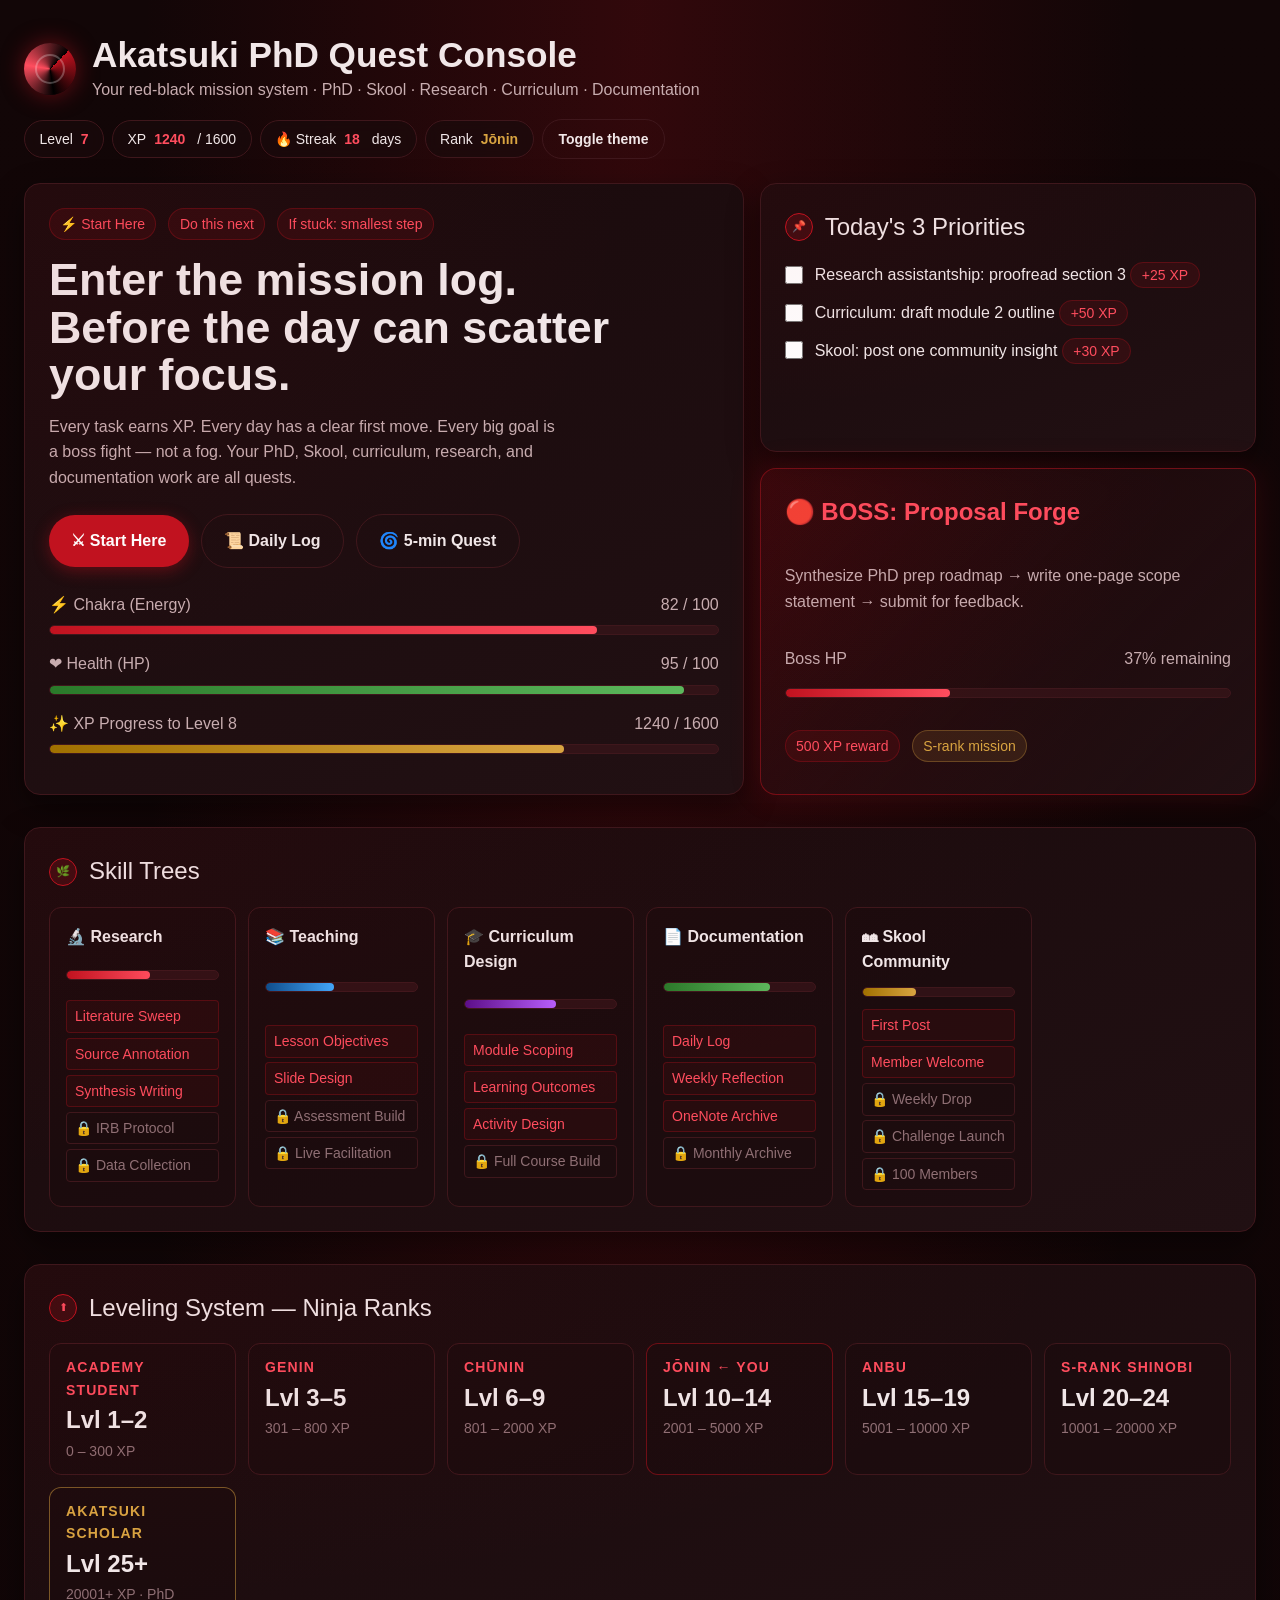
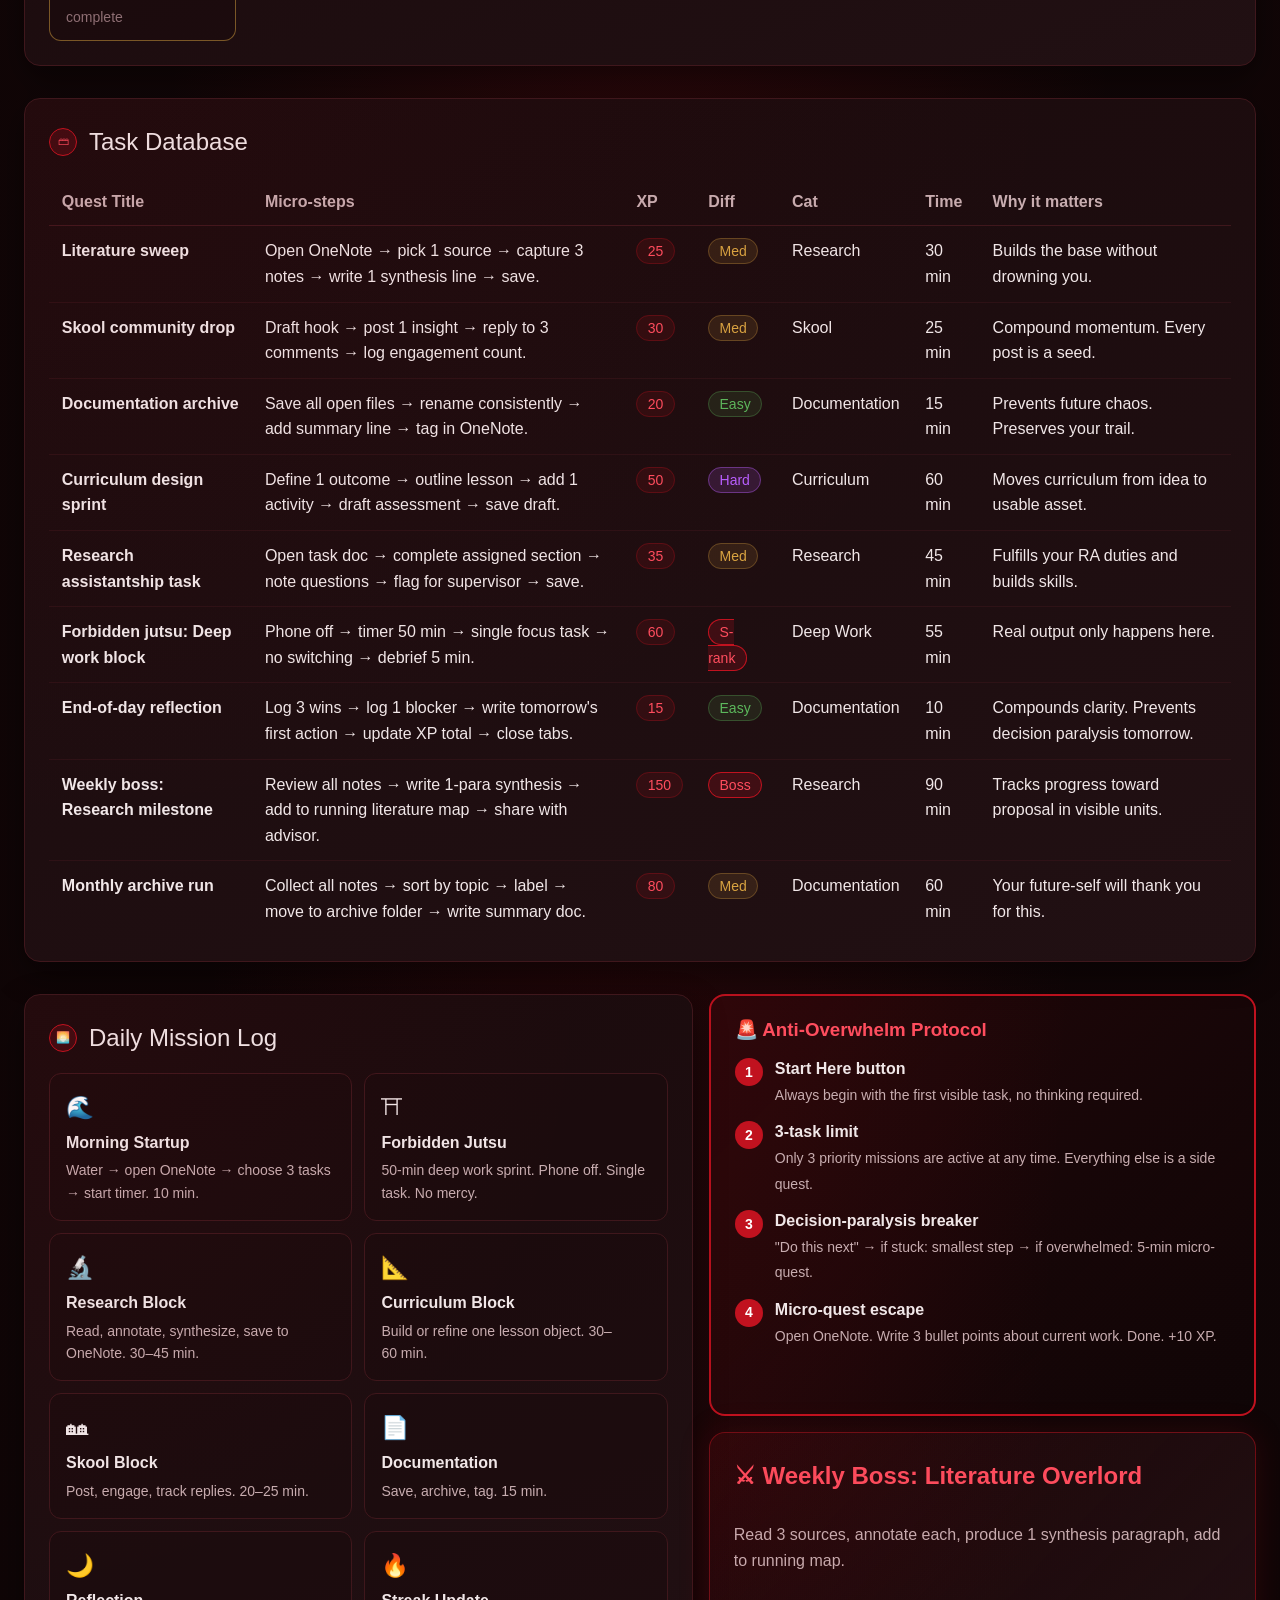
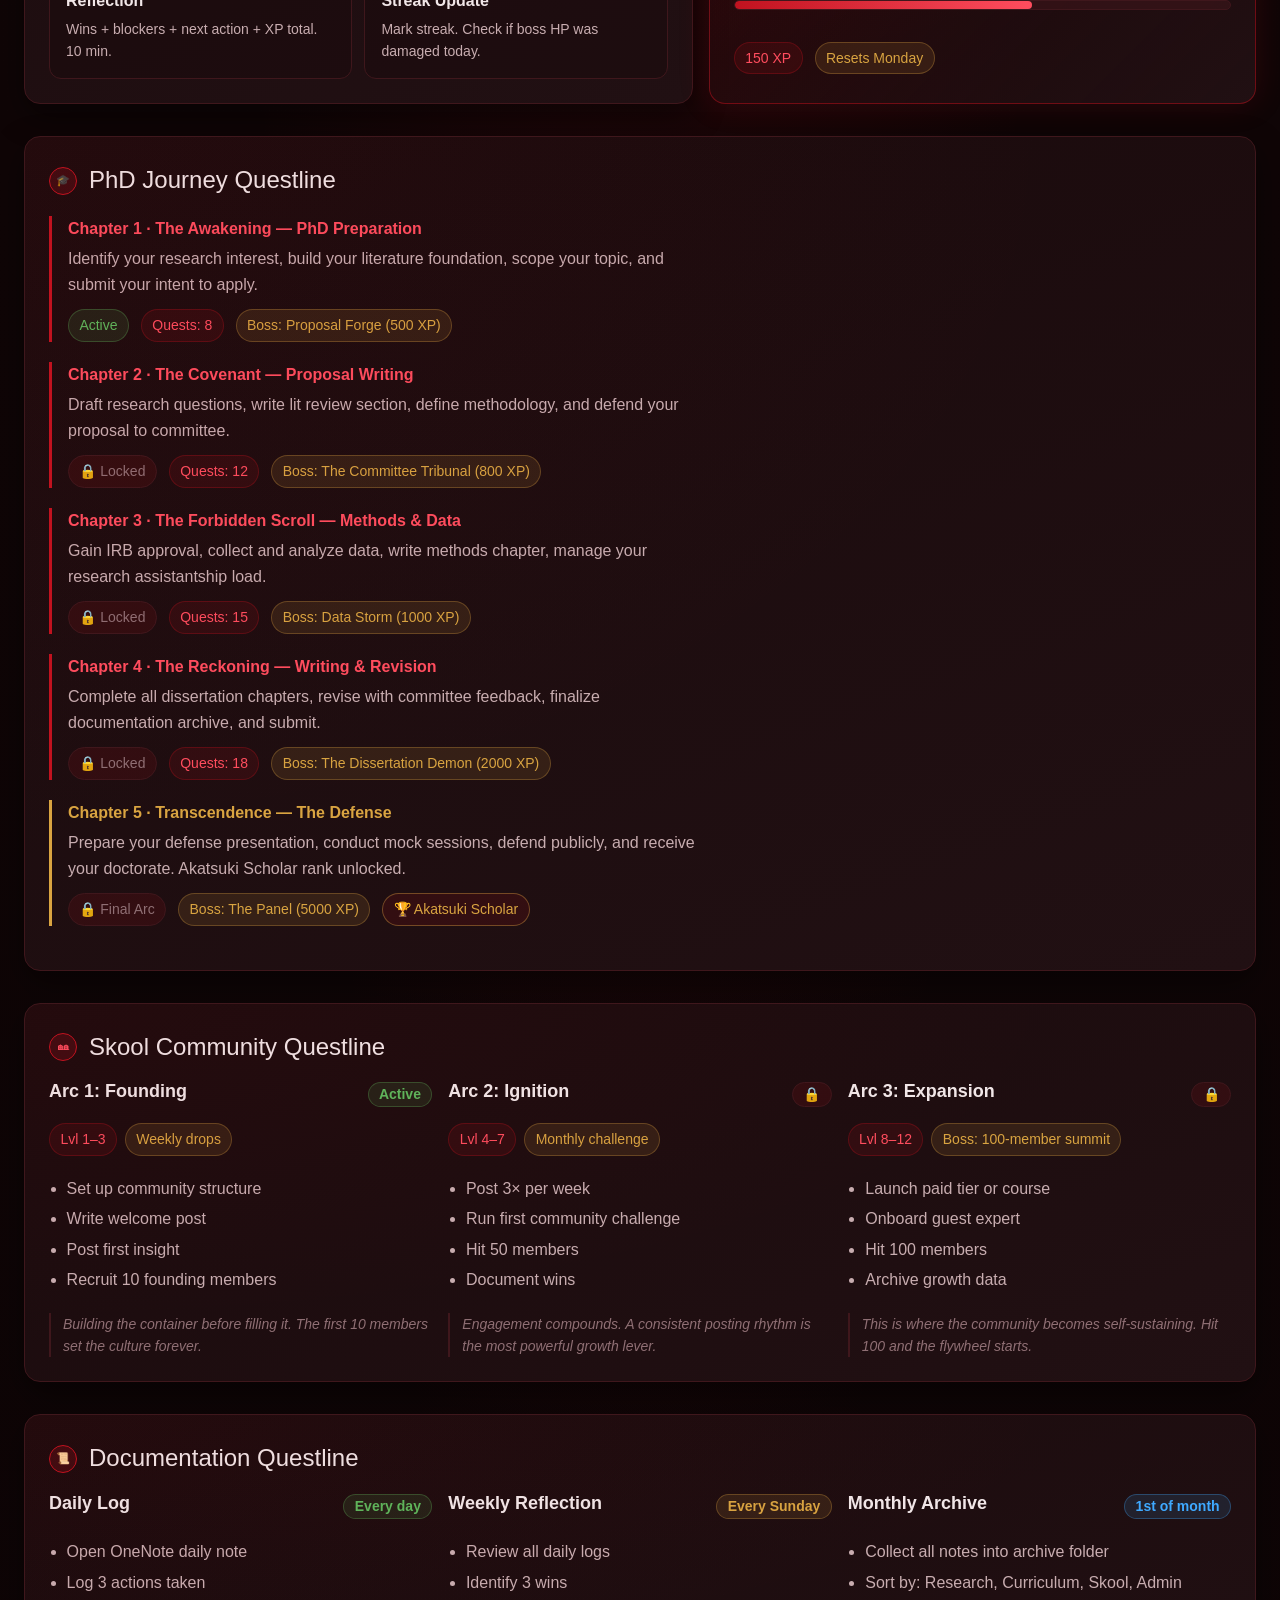
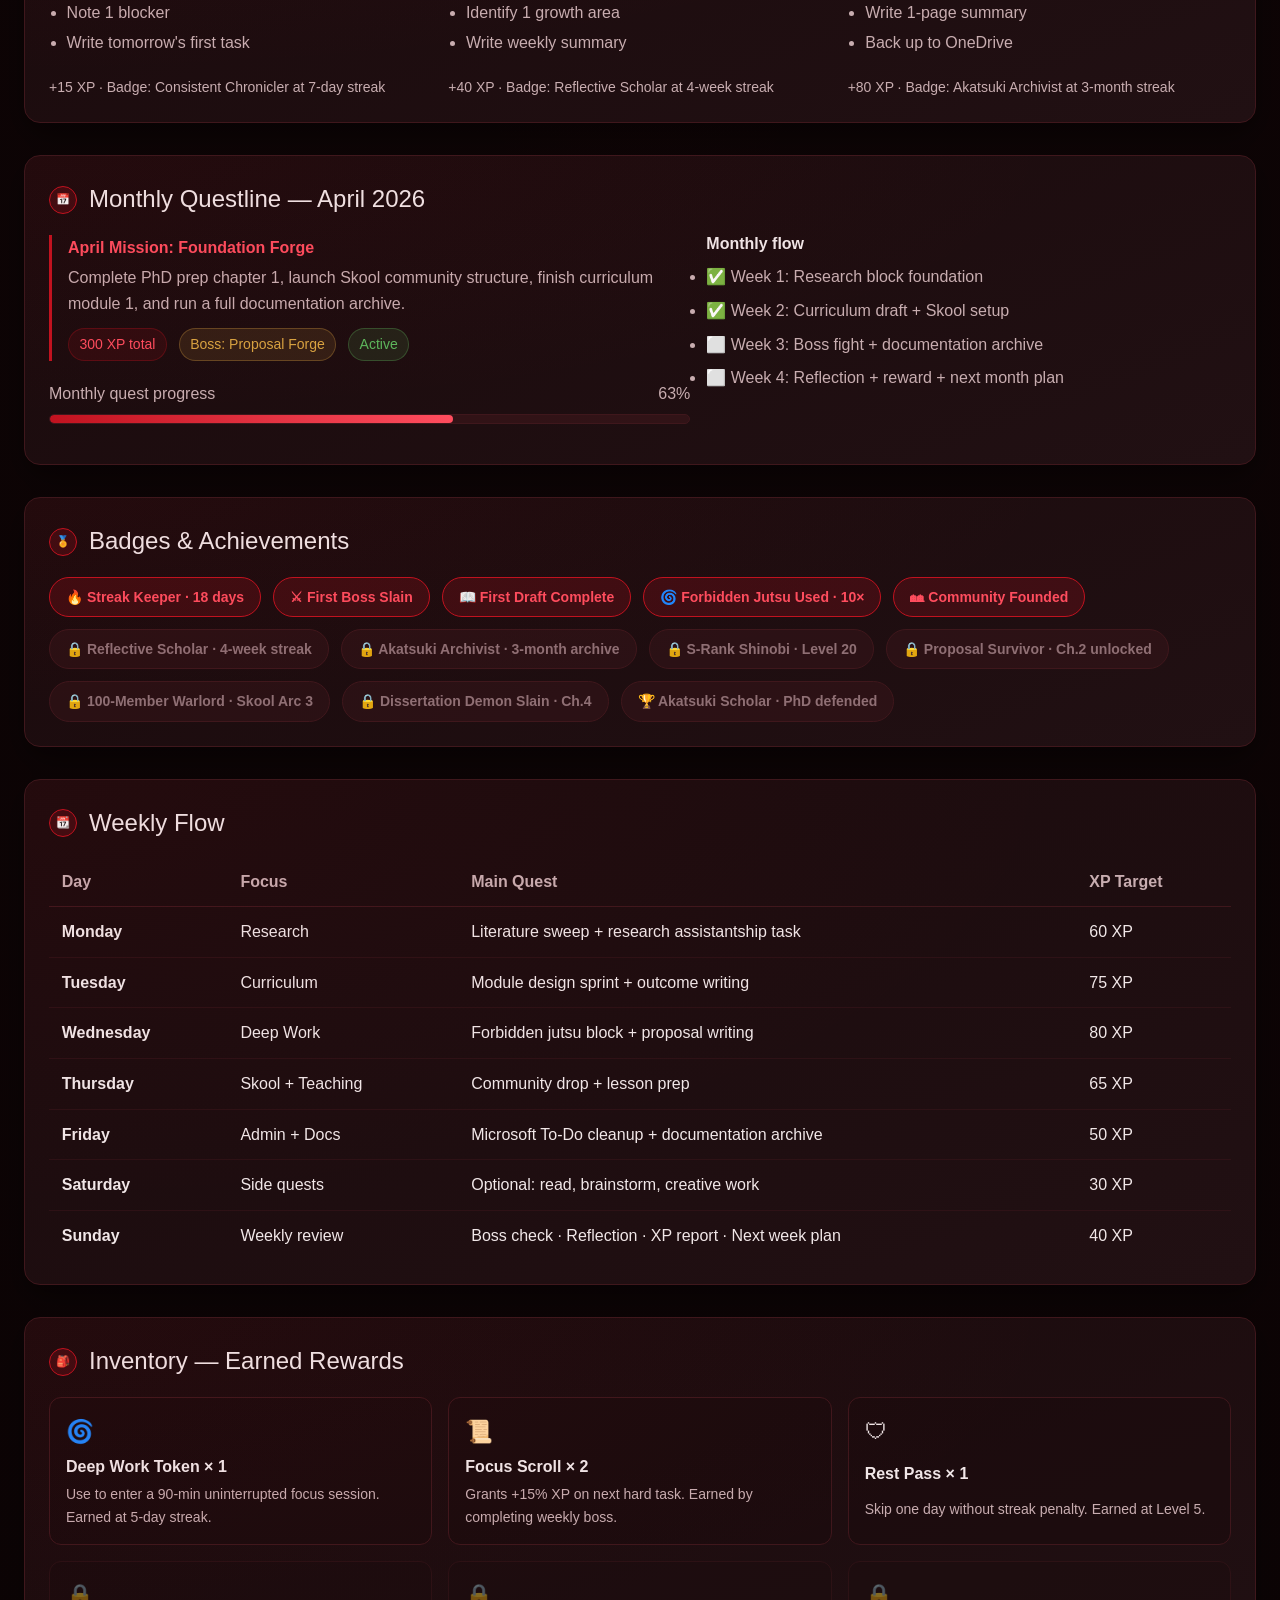
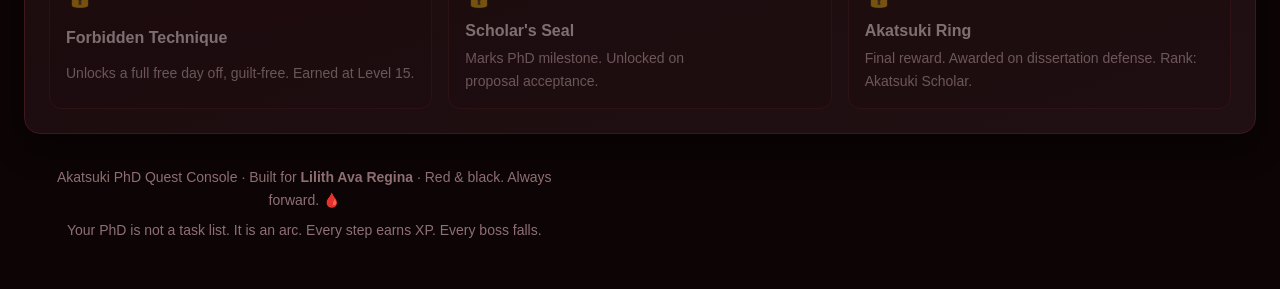
==== index-old.html @ 9fa56486 "Rename index.html to index-old.html" ====
<!doctype html>
<html lang="en" data-theme="dark">
<head>
<meta charset="utf-8" />
<meta name="viewport" content="width=device-width, initial-scale=1" />
<title>Akatsuki PhD Quest Console</title>
<link href="https://api.fontshare.com/v2/css?f[]=satoshi@300,400,500,700,900&display=swap" rel="stylesheet">
<style>
:root{
  --text-xs:clamp(.75rem,.7rem + .25vw,.875rem);
  --text-sm:clamp(.875rem,.8rem + .35vw,1rem);
  --text-base:clamp(1rem,.95rem + .25vw,1.125rem);
  --text-lg:clamp(1.125rem,1rem + .75vw,1.5rem);
  --text-xl:clamp(1.5rem,1.2rem + 1.25vw,2.25rem);
  --space-1:.25rem;--space-2:.5rem;--space-3:.75rem;--space-4:1rem;
  --space-5:1.25rem;--space-6:1.5rem;--space-8:2rem;--space-10:2.5rem;
  --space-12:3rem;--space-16:4rem;
  --radius-md:.5rem;--radius-lg:.75rem;--radius-xl:1rem;
  --transition:180ms cubic-bezier(.16,1,.3,1);
  --bg:#120607;--surface:#1a0a0c;--surface2:#211013;--border:#3f171c;
  --text:#f1e7e8;--muted:#c8adb0;--faint:#8f6f74;
  --primary:#c1121f;--primary2:#ff4d5e;
  --success:#5cb85c;--warning:#d9a441;
  --shadow:0 12px 32px rgba(0,0,0,.45);
  --font-body:'Satoshi',Inter,sans-serif;
}
[data-theme="light"]{
  --bg:#f8f2f3;--surface:#fff9fa;--surface2:#f5eaea;--border:#e5cfd3;
  --text:#23080c;--muted:#5d3a40;--faint:#8a6b70;
  --primary:#8f0f19;--primary2:#c1121f;
  --shadow:0 12px 30px rgba(91,11,22,.12);
}
*{box-sizing:border-box;margin:0;padding:0}
html{scroll-behavior:smooth;-webkit-font-smoothing:antialiased}
body{
  font-family:var(--font-body);
  background:radial-gradient(ellipse at top, rgba(193,18,31,.18) 0%, transparent 55%),
             linear-gradient(180deg,var(--bg) 0%,#0c0405 100%);
  color:var(--text);min-height:100vh;line-height:1.6;
}
img,svg{display:block;max-width:100%}
button{font:inherit;cursor:pointer;border:none;background:none}
h1,h2,h3,h4{text-wrap:balance;line-height:1.1}
p,li{text-wrap:pretty;max-width:72ch}
::selection{background:rgba(193,18,31,.3);color:var(--text)}
:focus-visible{outline:2px solid var(--primary);outline-offset:3px;border-radius:4px}

/* ── Layout ── */
.wrap{max-width:1280px;margin:0 auto;padding:var(--space-4) var(--space-6)}
.grid{display:grid;gap:var(--space-4)}
.col2{grid-template-columns:1.45fr 1fr}
.col3{grid-template-columns:repeat(3,minmax(0,1fr))}
.col2b{grid-template-columns:1.1fr .9fr}
.wide{grid-column:1/-1}
@media(max-width:900px){.col2,.col3,.col2b{grid-template-columns:1fr}}

/* ── Top bar ── */
.topbar{display:flex;flex-wrap:wrap;justify-content:space-between;align-items:center;gap:var(--space-4);padding:var(--space-5) 0 var(--space-6)}
.brand{display:flex;align-items:center;gap:var(--space-4)}
.sigil{
  width:52px;height:52px;border-radius:50%;flex-shrink:0;
  background:conic-gradient(from 45deg,var(--primary) 0%,#000 35%,var(--primary2) 65%,#000 100%);
  box-shadow:0 0 22px rgba(193,18,31,.5);position:relative;
}
.sigil::after{content:'';position:absolute;inset:11px;border:2px solid rgba(255,255,255,.25);border-radius:50%}
.brand-text h1{font-size:var(--text-xl);margin-bottom:.15rem}
.brand-text p{color:var(--muted);font-size:var(--text-sm)}
.badges{display:flex;flex-wrap:wrap;gap:var(--space-2);align-items:center}
.chip{
  display:inline-flex;align-items:center;gap:var(--space-2);
  padding:.45rem .9rem;border:1px solid var(--border);
  background:rgba(26,10,12,.7);border-radius:999px;font-size:var(--text-xs);
  backdrop-filter:blur(8px);
}
.chip strong{color:var(--primary2)}

/* ── Panel ── */
.panel{
  background:linear-gradient(160deg,var(--surface),var(--surface2));
  border:1px solid var(--border);border-radius:var(--radius-xl);
  box-shadow:var(--shadow);padding:var(--space-6);
  position:relative;overflow:hidden;
}
.panel::before{
  content:'';position:absolute;inset:0;pointer-events:none;
  background:radial-gradient(ellipse at top left,rgba(193,18,31,.06),transparent 60%);
}

/* ── Section titles ── */
.section-title{
  font-size:var(--text-lg);margin-bottom:var(--space-4);
  display:flex;align-items:center;gap:var(--space-3);
}
.section-title span{
  width:28px;height:28px;border-radius:50%;
  background:rgba(193,18,31,.2);border:1px solid var(--primary);
  display:grid;place-items:center;font-size:.7rem;color:var(--primary2);flex-shrink:0;
}

/* ── Bars ── */
.bar-row{display:grid;gap:var(--space-2);margin-bottom:var(--space-4)}
.bar-label{display:flex;justify-content:space-between;font-size:var(--text-sm);color:var(--muted)}
.bar{height:10px;background:rgba(63,23,28,.6);border-radius:999px;overflow:hidden;border:1px solid var(--border)}
.fill{height:100%;background:linear-gradient(90deg,var(--primary),var(--primary2));border-radius:999px;transition:width .6s ease}
.fill.green{background:linear-gradient(90deg,#2a7a2a,var(--success))}
.fill.gold{background:linear-gradient(90deg,#a07000,var(--warning))}
.fill.blue{background:linear-gradient(90deg,#0a4f8f,#3fa9ff)}
.fill.purple{background:linear-gradient(90deg,#5a0e8a,#b85fff)}

/* ── Buttons ── */
.btn{
  border-radius:999px;padding:.8rem 1.4rem;font-size:var(--text-sm);font-weight:600;
  transition:transform var(--transition),background var(--transition),box-shadow var(--transition);
}
.btn:active{transform:scale(.97)}
.btn-primary{background:var(--primary);color:#fff;box-shadow:0 4px 16px rgba(193,18,31,.4)}
.btn-primary:hover{background:var(--primary2);transform:translateY(-2px);box-shadow:0 8px 24px rgba(193,18,31,.5)}
.btn-ghost{background:transparent;border:1px solid var(--border);color:var(--text)}
.btn-ghost:hover{border-color:var(--primary);color:var(--primary2)}
.btn-sm{padding:.5rem 1rem;font-size:var(--text-xs)}
.row{display:flex;flex-wrap:wrap;gap:var(--space-3);align-items:center}

/* ── Tags ── */
.tag{
  padding:.25rem .65rem;border-radius:999px;font-size:var(--text-xs);
  background:rgba(193,18,31,.12);border:1px solid rgba(193,18,31,.3);color:var(--primary2);
}
.tag.green{background:rgba(92,184,92,.12);border-color:rgba(92,184,92,.3);color:var(--success)}
.tag.gold{background:rgba(217,164,65,.12);border-color:rgba(217,164,65,.3);color:var(--warning)}
.tag.blue{background:rgba(63,169,255,.12);border-color:rgba(63,169,255,.3);color:#3fa9ff}
.tag.purple{background:rgba(184,95,255,.12);border-color:rgba(184,95,255,.3);color:#b85fff}

/* ── Table ── */
.tbl{width:100%;border-collapse:collapse;font-size:var(--text-sm)}
.tbl th{color:var(--muted);font-weight:600;padding:.7rem .8rem;border-bottom:1px solid var(--border);text-align:left}
.tbl td{padding:.75rem .8rem;border-bottom:1px solid rgba(63,23,28,.5);vertical-align:top}
.tbl tr:last-child td{border-bottom:none}
.tbl tr:hover td{background:rgba(193,18,31,.04)}

/* ── Quest cards ── */
.quest{display:grid;gap:var(--space-3)}
.quest h3{font-size:var(--text-base);font-weight:700;display:flex;justify-content:space-between;align-items:flex-start;gap:var(--space-2)}
.quest-meta{display:flex;flex-wrap:wrap;gap:var(--space-2);margin-top:var(--space-1)}
.steps{display:grid;gap:.3rem;padding-left:1.1rem;margin-top:var(--space-2);color:var(--muted);font-size:var(--text-sm)}
.steps li{list-style:disc}
.why{font-size:var(--text-xs);color:var(--faint);margin-top:var(--space-2);font-style:italic;border-left:2px solid var(--border);padding-left:var(--space-3)}

/* ── Daily time blocks ── */
.blocks{display:grid;grid-template-columns:repeat(auto-fill,minmax(200px,1fr));gap:var(--space-3)}
.block{
  padding:var(--space-4);border:1px solid var(--border);border-radius:var(--radius-lg);
  background:rgba(26,10,12,.5);display:grid;gap:var(--space-2);
}
.block-icon{font-size:1.4rem}
.block h4{font-size:var(--text-sm);font-weight:700}
.block p{font-size:var(--text-xs);color:var(--muted)}

/* ── Boss card ── */
.boss{
  border:1px solid rgba(193,18,31,.5);background:linear-gradient(135deg,rgba(193,18,31,.08),var(--surface2));
  border-radius:var(--radius-xl);padding:var(--space-6);display:grid;gap:var(--space-4);
  box-shadow:0 0 32px rgba(193,18,31,.15);
}
.boss-name{font-size:var(--text-lg);font-weight:900;color:var(--primary2)}

/* ── Skill tree ── */
.skills{display:grid;grid-template-columns:repeat(auto-fill,minmax(180px,1fr));gap:var(--space-3)}
.skill{padding:var(--space-4);border:1px solid var(--border);border-radius:var(--radius-lg);display:grid;gap:var(--space-3);background:rgba(26,10,12,.5)}
.skill-name{font-size:var(--text-sm);font-weight:700}
.skill-nodes{display:flex;flex-direction:column;gap:.3rem}
.node{font-size:var(--text-xs);color:var(--muted);padding:.25rem .5rem;border-radius:4px;border:1px solid transparent}
.node.unlocked{color:var(--primary2);border-color:rgba(193,18,31,.3);background:rgba(193,18,31,.08)}
.node.locked{color:var(--faint);border-color:var(--border)}

/* ── Level table ── */
.lvl-grid{display:grid;grid-template-columns:repeat(auto-fill,minmax(160px,1fr));gap:var(--space-3)}
.lvl-card{padding:var(--space-3) var(--space-4);border:1px solid var(--border);border-radius:var(--radius-lg);background:rgba(26,10,12,.5)}
.lvl-rank{font-size:var(--text-xs);color:var(--primary2);font-weight:700;text-transform:uppercase;letter-spacing:.08em}
.lvl-num{font-size:var(--text-lg);font-weight:900}
.lvl-xp{font-size:var(--text-xs);color:var(--faint)}

/* ── Chapter arcs ── */
.arc{border-left:3px solid var(--primary);padding-left:var(--space-4);margin-bottom:var(--space-5)}
.arc-title{font-weight:700;color:var(--primary2);margin-bottom:.3rem}
.arc p{font-size:var(--text-sm);color:var(--muted)}
.arc .row{margin-top:var(--space-3)}

/* ── Anti-overwhelm ── */
.sos{
  border:2px solid var(--primary);border-radius:var(--radius-xl);padding:var(--space-6);
  background:linear-gradient(135deg,rgba(193,18,31,.1),transparent);
}
.sos h3{color:var(--primary2);margin-bottom:var(--space-4)}
.sos-steps{display:grid;gap:var(--space-3)}
.sos-step{display:flex;gap:var(--space-3);align-items:flex-start}
.sos-num{
  width:28px;height:28px;border-radius:50%;background:var(--primary);color:#fff;
  display:grid;place-items:center;font-size:var(--text-xs);font-weight:700;flex-shrink:0;margin-top:.1rem
}

/* ── Achievement badges ── */
.achievements{display:flex;flex-wrap:wrap;gap:var(--space-3)}
.ach{
  padding:.5rem 1rem;border-radius:999px;font-size:var(--text-xs);font-weight:600;
  display:flex;align-items:center;gap:var(--space-2);
}
.ach.earned{background:rgba(193,18,31,.2);border:1px solid var(--primary);color:var(--primary2)}
.ach.locked{background:rgba(63,23,28,.4);border:1px solid var(--border);color:var(--faint)}

/* ── Footer ── */
footer{padding:var(--space-8) 0;color:var(--faint);font-size:var(--text-xs);text-align:center}
.sec{margin-top:var(--space-8)}
</style>
</head>
<body>
<div class="wrap">

  <!-- ══════════════ TOP BAR ══════════════ -->
  <header class="topbar">
    <div class="brand">
      <div class="sigil" aria-label="Akatsuki sigil"></div>
      <div class="brand-text">
        <h1>Akatsuki PhD Quest Console</h1>
        <p>Your red-black mission system · PhD · Skool · Research · Curriculum · Documentation</p>
      </div>
    </div>
    <div class="badges">
      <span class="chip">Level <strong id="lvlNum">7</strong></span>
      <span class="chip">XP <strong id="xpNum">1240</strong>&nbsp;/&nbsp;1600</span>
      <span class="chip">🔥 Streak <strong id="streakNum">18</strong>&nbsp;days</span>
      <span class="chip">Rank <strong style="color:var(--warning)">Jōnin</strong></span>
      <button class="btn btn-ghost btn-sm" id="themeBtn" aria-label="Toggle theme">Toggle theme</button>
    </div>
  </header>

  <!-- ══════════════ HERO ══════════════ -->
  <div class="grid col2">

    <div class="panel">
      <div class="row" style="margin-bottom:var(--space-4)">
        <span class="tag">⚡ Start Here</span>
        <span class="tag">Do this next</span>
        <span class="tag">If stuck: smallest step</span>
      </div>
      <h2 style="font-size:clamp(1.9rem,3.5vw,3.2rem);line-height:1.05;margin-bottom:var(--space-4)">
        Enter the mission log.<br>Before the day can scatter your focus.
      </h2>
      <p style="color:var(--muted);max-width:58ch;margin-bottom:var(--space-6)">
        Every task earns XP. Every day has a clear first move.
        Every big goal is a boss fight — not a fog.
        Your PhD, Skool, curriculum, research, and documentation work are all quests.
      </p>
      <div class="row">
        <button class="btn btn-primary" onclick="alert('Mission Log activated! Pick your top 3 tasks and start the first one. Right now.')">⚔ Start Here</button>
        <button class="btn btn-ghost" onclick="document.getElementById('daily').scrollIntoView({behavior:'smooth'})">📜 Daily Log</button>
        <button class="btn btn-ghost" onclick="alert('5-min micro-quest: Open OneNote → write 3 bullet points about your current research focus. Done. +10 XP.')">🌀 5-min Quest</button>
      </div>

      <div style="margin-top:var(--space-6)">
        <div class="bar-row">
          <div class="bar-label"><span>⚡ Chakra (Energy)</span><span id="chakraVal">82 / 100</span></div>
          <div class="bar"><div class="fill" style="width:82%"></div></div>
        </div>
        <div class="bar-row">
          <div class="bar-label"><span>❤ Health (HP)</span><span>95 / 100</span></div>
          <div class="bar"><div class="fill green" style="width:95%"></div></div>
        </div>
        <div class="bar-row">
          <div class="bar-label"><span>✨ XP Progress to Level 8</span><span>1240 / 1600</span></div>
          <div class="bar"><div class="fill gold" style="width:77%"></div></div>
        </div>
      </div>
    </div>

    <div style="display:grid;gap:var(--space-4)">
      <div class="panel">
        <div class="section-title"><span>📌</span>Today's 3 Priorities</div>
        <div style="display:grid;gap:var(--space-3)">
          <div style="display:flex;gap:var(--space-3);align-items:center">
            <input type="checkbox" id="p1" style="accent-color:var(--primary);width:18px;height:18px">
            <label for="p1" style="font-size:var(--text-sm)">Research assistantship: proofread section 3 <span class="tag" style="margin-left:auto">+25 XP</span></label>
          </div>
          <div style="display:flex;gap:var(--space-3);align-items:center">
            <input type="checkbox" id="p2" style="accent-color:var(--primary);width:18px;height:18px">
            <label for="p2" style="font-size:var(--text-sm)">Curriculum: draft module 2 outline <span class="tag" style="margin-left:auto">+50 XP</span></label>
          </div>
          <div style="display:flex;gap:var(--space-3);align-items:center">
            <input type="checkbox" id="p3" style="accent-color:var(--primary);width:18px;height:18px">
            <label for="p3" style="font-size:var(--text-sm)">Skool: post one community insight <span class="tag" style="margin-left:auto">+30 XP</span></label>
          </div>
        </div>
      </div>
      <div class="panel boss">
        <div class="boss-name">🔴 BOSS: Proposal Forge</div>
        <p style="color:var(--muted);font-size:var(--text-sm)">Synthesize PhD prep roadmap → write one-page scope statement → submit for feedback.</p>
        <div class="bar-row" style="margin-bottom:0">
          <div class="bar-label"><span>Boss HP</span><span>37% remaining</span></div>
          <div class="bar"><div class="fill" style="width:37%"></div></div>
        </div>
        <div class="row"><span class="tag">500 XP reward</span><span class="tag gold">S-rank mission</span></div>
      </div>
    </div>
  </div>

  <!-- ══════════════ SKILL TREES ══════════════ -->
  <div class="sec panel">
    <div class="section-title"><span>🌿</span>Skill Trees</div>
    <div class="skills">
      <div class="skill">
        <div class="skill-name">🔬 Research</div>
        <div class="bar"><div class="fill" style="width:55%"></div></div>
        <div class="skill-nodes">
          <div class="node unlocked">Literature Sweep</div>
          <div class="node unlocked">Source Annotation</div>
          <div class="node unlocked">Synthesis Writing</div>
          <div class="node locked">🔒 IRB Protocol</div>
          <div class="node locked">🔒 Data Collection</div>
        </div>
      </div>
      <div class="skill">
        <div class="skill-name">📚 Teaching</div>
        <div class="bar"><div class="fill blue" style="width:45%"></div></div>
        <div class="skill-nodes">
          <div class="node unlocked">Lesson Objectives</div>
          <div class="node unlocked">Slide Design</div>
          <div class="node locked">🔒 Assessment Build</div>
          <div class="node locked">🔒 Live Facilitation</div>
        </div>
      </div>
      <div class="skill">
        <div class="skill-name">🎓 Curriculum Design</div>
        <div class="bar"><div class="fill purple" style="width:60%"></div></div>
        <div class="skill-nodes">
          <div class="node unlocked">Module Scoping</div>
          <div class="node unlocked">Learning Outcomes</div>
          <div class="node unlocked">Activity Design</div>
          <div class="node locked">🔒 Full Course Build</div>
        </div>
      </div>
      <div class="skill">
        <div class="skill-name">📄 Documentation</div>
        <div class="bar"><div class="fill green" style="width:70%"></div></div>
        <div class="skill-nodes">
          <div class="node unlocked">Daily Log</div>
          <div class="node unlocked">Weekly Reflection</div>
          <div class="node unlocked">OneNote Archive</div>
          <div class="node locked">🔒 Monthly Archive</div>
        </div>
      </div>
      <div class="skill">
        <div class="skill-name">🏘 Skool Community</div>
        <div class="bar"><div class="fill gold" style="width:35%"></div></div>
        <div class="skill-nodes">
          <div class="node unlocked">First Post</div>
          <div class="node unlocked">Member Welcome</div>
          <div class="node locked">🔒 Weekly Drop</div>
          <div class="node locked">🔒 Challenge Launch</div>
          <div class="node locked">🔒 100 Members</div>
        </div>
      </div>
    </div>
  </div>

  <!-- ══════════════ LEVELING TABLE ══════════════ -->
  <div class="sec panel">
    <div class="section-title"><span>⬆</span>Leveling System — Ninja Ranks</div>
    <div class="lvl-grid">
      <div class="lvl-card"><div class="lvl-rank">Academy Student</div><div class="lvl-num">Lvl 1–2</div><div class="lvl-xp">0 – 300 XP</div></div>
      <div class="lvl-card"><div class="lvl-rank">Genin</div><div class="lvl-num">Lvl 3–5</div><div class="lvl-xp">301 – 800 XP</div></div>
      <div class="lvl-card"><div class="lvl-rank">Chūnin</div><div class="lvl-num">Lvl 6–9</div><div class="lvl-xp">801 – 2000 XP</div></div>
      <div class="lvl-card" style="border-color:rgba(193,18,31,.5)"><div class="lvl-rank" style="color:var(--primary2)">Jōnin ← YOU</div><div class="lvl-num">Lvl 10–14</div><div class="lvl-xp">2001 – 5000 XP</div></div>
      <div class="lvl-card"><div class="lvl-rank">ANBU</div><div class="lvl-num">Lvl 15–19</div><div class="lvl-xp">5001 – 10000 XP</div></div>
      <div class="lvl-card"><div class="lvl-rank">S-Rank Shinobi</div><div class="lvl-num">Lvl 20–24</div><div class="lvl-xp">10001 – 20000 XP</div></div>
      <div class="lvl-card" style="border-color:rgba(217,164,65,.5)"><div class="lvl-rank" style="color:var(--warning)">Akatsuki Scholar</div><div class="lvl-num">Lvl 25+</div><div class="lvl-xp">20001+ XP · PhD complete</div></div>
    </div>
  </div>

  <!-- ══════════════ TASK DATABASE ══════════════ -->
  <div class="sec panel">
    <div class="section-title"><span>🗃</span>Task Database</div>
    <div style="overflow-x:auto">
      <table class="tbl">
        <thead>
          <tr>
            <th>Quest Title</th>
            <th>Micro-steps</th>
            <th>XP</th>
            <th>Diff</th>
            <th>Cat</th>
            <th>Time</th>
            <th>Why it matters</th>
          </tr>
        </thead>
        <tbody>
          <tr><td><strong>Literature sweep</strong></td><td>Open OneNote → pick 1 source → capture 3 notes → write 1 synthesis line → save.</td><td><span class="tag">25</span></td><td><span class="tag gold">Med</span></td><td>Research</td><td>30 min</td><td>Builds the base without drowning you.</td></tr>
          <tr><td><strong>Skool community drop</strong></td><td>Draft hook → post 1 insight → reply to 3 comments → log engagement count.</td><td><span class="tag">30</span></td><td><span class="tag gold">Med</span></td><td>Skool</td><td>25 min</td><td>Compound momentum. Every post is a seed.</td></tr>
          <tr><td><strong>Documentation archive</strong></td><td>Save all open files → rename consistently → add summary line → tag in OneNote.</td><td><span class="tag">20</span></td><td><span class="tag green">Easy</span></td><td>Documentation</td><td>15 min</td><td>Prevents future chaos. Preserves your trail.</td></tr>
          <tr><td><strong>Curriculum design sprint</strong></td><td>Define 1 outcome → outline lesson → add 1 activity → draft assessment → save draft.</td><td><span class="tag">50</span></td><td><span class="tag" style="background:rgba(184,95,255,.15);border-color:rgba(184,95,255,.4);color:#b85fff">Hard</span></td><td>Curriculum</td><td>60 min</td><td>Moves curriculum from idea to usable asset.</td></tr>
          <tr><td><strong>Research assistantship task</strong></td><td>Open task doc → complete assigned section → note questions → flag for supervisor → save.</td><td><span class="tag">35</span></td><td><span class="tag gold">Med</span></td><td>Research</td><td>45 min</td><td>Fulfills your RA duties and builds skills.</td></tr>
          <tr><td><strong>Forbidden jutsu: Deep work block</strong></td><td>Phone off → timer 50 min → single focus task → no switching → debrief 5 min.</td><td><span class="tag">60</span></td><td><span class="tag" style="background:rgba(193,18,31,.2);border-color:var(--primary)">S-rank</span></td><td>Deep Work</td><td>55 min</td><td>Real output only happens here.</td></tr>
          <tr><td><strong>End-of-day reflection</strong></td><td>Log 3 wins → log 1 blocker → write tomorrow's first action → update XP total → close tabs.</td><td><span class="tag">15</span></td><td><span class="tag green">Easy</span></td><td>Documentation</td><td>10 min</td><td>Compounds clarity. Prevents decision paralysis tomorrow.</td></tr>
          <tr><td><strong>Weekly boss: Research milestone</strong></td><td>Review all notes → write 1-para synthesis → add to running literature map → share with advisor.</td><td><span class="tag">150</span></td><td><span class="tag" style="background:rgba(193,18,31,.2);border-color:var(--primary)">Boss</span></td><td>Research</td><td>90 min</td><td>Tracks progress toward proposal in visible units.</td></tr>
          <tr><td><strong>Monthly archive run</strong></td><td>Collect all notes → sort by topic → label → move to archive folder → write summary doc.</td><td><span class="tag">80</span></td><td><span class="tag gold">Med</span></td><td>Documentation</td><td>60 min</td><td>Your future-self will thank you for this.</td></tr>
        </tbody>
      </table>
    </div>
  </div>

  <!-- ══════════════ DAILY LOG ══════════════ -->
  <div id="daily" class="sec">
    <div class="grid col2b">
      <div class="panel">
        <div class="section-title"><span>🌅</span>Daily Mission Log</div>
        <div class="blocks">
          <div class="block"><div class="block-icon">🌊</div><h4>Morning Startup</h4><p>Water → open OneNote → choose 3 tasks → start timer. 10 min.</p></div>
          <div class="block"><div class="block-icon">⛩</div><h4>Forbidden Jutsu</h4><p>50-min deep work sprint. Phone off. Single task. No mercy.</p></div>
          <div class="block"><div class="block-icon">🔬</div><h4>Research Block</h4><p>Read, annotate, synthesize, save to OneNote. 30–45 min.</p></div>
          <div class="block"><div class="block-icon">📐</div><h4>Curriculum Block</h4><p>Build or refine one lesson object. 30–60 min.</p></div>
          <div class="block"><div class="block-icon">🏘</div><h4>Skool Block</h4><p>Post, engage, track replies. 20–25 min.</p></div>
          <div class="block"><div class="block-icon">📄</div><h4>Documentation</h4><p>Save, archive, tag. 15 min.</p></div>
          <div class="block"><div class="block-icon">🌙</div><h4>Reflection</h4><p>Wins + blockers + next action + XP total. 10 min.</p></div>
          <div class="block"><div class="block-icon">🔥</div><h4>Streak Update</h4><p>Mark streak. Check if boss HP was damaged today.</p></div>
        </div>
      </div>
      <div style="display:grid;gap:var(--space-4)">
        <!-- Anti-overwhelm -->
        <div class="sos">
          <h3>🚨 Anti-Overwhelm Protocol</h3>
          <div class="sos-steps">
            <div class="sos-step"><div class="sos-num">1</div><div><strong>Start Here button</strong><br><span style="font-size:var(--text-xs);color:var(--muted)">Always begin with the first visible task, no thinking required.</span></div></div>
            <div class="sos-step"><div class="sos-num">2</div><div><strong>3-task limit</strong><br><span style="font-size:var(--text-xs);color:var(--muted)">Only 3 priority missions are active at any time. Everything else is a side quest.</span></div></div>
            <div class="sos-step"><div class="sos-num">3</div><div><strong>Decision-paralysis breaker</strong><br><span style="font-size:var(--text-xs);color:var(--muted)">"Do this next" → if stuck: smallest step → if overwhelmed: 5-min micro-quest.</span></div></div>
            <div class="sos-step"><div class="sos-num">4</div><div><strong>Micro-quest escape</strong><br><span style="font-size:var(--text-xs);color:var(--muted)">Open OneNote. Write 3 bullet points about current work. Done. +10 XP.</span></div></div>
          </div>
        </div>
        <!-- Weekly boss -->
        <div class="panel boss">
          <div class="boss-name">⚔ Weekly Boss: Literature Overlord</div>
          <p style="color:var(--muted);font-size:var(--text-sm)">Read 3 sources, annotate each, produce 1 synthesis paragraph, add to running map.</p>
          <div class="bar"><div class="fill" style="width:60%"></div></div>
          <div class="row"><span class="tag">150 XP</span><span class="tag gold">Resets Monday</span></div>
        </div>
      </div>
    </div>
  </div>

  <!-- ══════════════ PHD QUESTLINE ══════════════ -->
  <div class="sec panel">
    <div class="section-title"><span>🎓</span>PhD Journey Questline</div>
    <div style="margin-top:var(--space-4)">

      <div class="arc">
        <div class="arc-title">Chapter 1 · The Awakening — PhD Preparation</div>
        <p>Identify your research interest, build your literature foundation, scope your topic, and submit your intent to apply.</p>
        <div class="row">
          <span class="tag green">Active</span>
          <span class="tag">Quests: 8</span>
          <span class="tag gold">Boss: Proposal Forge (500 XP)</span>
        </div>
      </div>

      <div class="arc">
        <div class="arc-title">Chapter 2 · The Covenant — Proposal Writing</div>
        <p>Draft research questions, write lit review section, define methodology, and defend your proposal to committee.</p>
        <div class="row">
          <span class="tag" style="color:var(--faint);border-color:var(--border)">🔒 Locked</span>
          <span class="tag">Quests: 12</span>
          <span class="tag gold">Boss: The Committee Tribunal (800 XP)</span>
        </div>
      </div>

      <div class="arc">
        <div class="arc-title">Chapter 3 · The Forbidden Scroll — Methods &amp; Data</div>
        <p>Gain IRB approval, collect and analyze data, write methods chapter, manage your research assistantship load.</p>
        <div class="row">
          <span class="tag" style="color:var(--faint);border-color:var(--border)">🔒 Locked</span>
          <span class="tag">Quests: 15</span>
          <span class="tag gold">Boss: Data Storm (1000 XP)</span>
        </div>
      </div>

      <div class="arc">
        <div class="arc-title">Chapter 4 · The Reckoning — Writing &amp; Revision</div>
        <p>Complete all dissertation chapters, revise with committee feedback, finalize documentation archive, and submit.</p>
        <div class="row">
          <span class="tag" style="color:var(--faint);border-color:var(--border)">🔒 Locked</span>
          <span class="tag">Quests: 18</span>
          <span class="tag gold">Boss: The Dissertation Demon (2000 XP)</span>
        </div>
      </div>

      <div class="arc" style="border-color:var(--warning)">
        <div class="arc-title" style="color:var(--warning)">Chapter 5 · Transcendence — The Defense</div>
        <p>Prepare your defense presentation, conduct mock sessions, defend publicly, and receive your doctorate. Akatsuki Scholar rank unlocked.</p>
        <div class="row">
          <span class="tag" style="color:var(--faint);border-color:var(--border)">🔒 Final Arc</span>
          <span class="tag gold">Boss: The Panel (5000 XP)</span>
          <span class="tag" style="color:var(--warning);border-color:rgba(217,164,65,.4)">🏆 Akatsuki Scholar</span>
        </div>
      </div>
    </div>
  </div>

  <!-- ══════════════ SKOOL QUESTLINE ══════════════ -->
  <div class="sec panel">
    <div class="section-title"><span>🏘</span>Skool Community Questline</div>
    <div class="grid col3" style="margin-top:var(--space-4)">
      <div class="quest">
        <h3>Arc 1: Founding<span class="tag green">Active</span></h3>
        <div class="quest-meta"><span class="tag">Lvl 1–3</span><span class="tag gold">Weekly drops</span></div>
        <ul class="steps"><li>Set up community structure</li><li>Write welcome post</li><li>Post first insight</li><li>Recruit 10 founding members</li></ul>
        <div class="why">Building the container before filling it. The first 10 members set the culture forever.</div>
      </div>
      <div class="quest">
        <h3>Arc 2: Ignition<span class="tag" style="color:var(--faint);border-color:var(--border)">🔒</span></h3>
        <div class="quest-meta"><span class="tag">Lvl 4–7</span><span class="tag gold">Monthly challenge</span></div>
        <ul class="steps"><li>Post 3× per week</li><li>Run first community challenge</li><li>Hit 50 members</li><li>Document wins</li></ul>
        <div class="why">Engagement compounds. A consistent posting rhythm is the most powerful growth lever.</div>
      </div>
      <div class="quest">
        <h3>Arc 3: Expansion<span class="tag" style="color:var(--faint);border-color:var(--border)">🔒</span></h3>
        <div class="quest-meta"><span class="tag">Lvl 8–12</span><span class="tag gold">Boss: 100-member summit</span></div>
        <ul class="steps"><li>Launch paid tier or course</li><li>Onboard guest expert</li><li>Hit 100 members</li><li>Archive growth data</li></ul>
        <div class="why">This is where the community becomes self-sustaining. Hit 100 and the flywheel starts.</div>
      </div>
    </div>
  </div>

  <!-- ══════════════ DOCUMENTATION QUESTLINE ══════════════ -->
  <div class="sec panel">
    <div class="section-title"><span>📜</span>Documentation Questline</div>
    <div class="grid col3" style="margin-top:var(--space-4)">
      <div class="quest">
        <h3>Daily Log<span class="tag green">Every day</span></h3>
        <ul class="steps"><li>Open OneNote daily note</li><li>Log 3 actions taken</li><li>Note 1 blocker</li><li>Write tomorrow's first task</li></ul>
        <p style="font-size:var(--text-xs);color:var(--muted);margin-top:var(--space-2)">+15 XP · Badge: Consistent Chronicler at 7-day streak</p>
      </div>
      <div class="quest">
        <h3>Weekly Reflection<span class="tag gold">Every Sunday</span></h3>
        <ul class="steps"><li>Review all daily logs</li><li>Identify 3 wins</li><li>Identify 1 growth area</li><li>Write weekly summary</li></ul>
        <p style="font-size:var(--text-xs);color:var(--muted);margin-top:var(--space-2)">+40 XP · Badge: Reflective Scholar at 4-week streak</p>
      </div>
      <div class="quest">
        <h3>Monthly Archive<span class="tag blue">1st of month</span></h3>
        <ul class="steps"><li>Collect all notes into archive folder</li><li>Sort by: Research, Curriculum, Skool, Admin</li><li>Write 1-page summary</li><li>Back up to OneDrive</li></ul>
        <p style="font-size:var(--text-xs);color:var(--muted);margin-top:var(--space-2)">+80 XP · Badge: Akatsuki Archivist at 3-month streak</p>
      </div>
    </div>
  </div>

  <!-- ══════════════ MONTHLY QUESTLINE ══════════════ -->
  <div class="sec panel">
    <div class="section-title"><span>📅</span>Monthly Questline — April 2026</div>
    <div class="grid col2b" style="margin-top:var(--space-4)">
      <div>
        <div class="arc" style="border-color:var(--primary)">
          <div class="arc-title">April Mission: Foundation Forge</div>
          <p>Complete PhD prep chapter 1, launch Skool community structure, finish curriculum module 1, and run a full documentation archive.</p>
          <div class="row" style="margin-top:var(--space-3)">
            <span class="tag">300 XP total</span>
            <span class="tag gold">Boss: Proposal Forge</span>
            <span class="tag green">Active</span>
          </div>
        </div>
        <div class="bar-row">
          <div class="bar-label"><span>Monthly quest progress</span><span>63%</span></div>
          <div class="bar"><div class="fill" style="width:63%"></div></div>
        </div>
      </div>
      <div>
        <h4 style="margin-bottom:var(--space-3)">Monthly flow</h4>
        <ul class="steps" style="padding-left:0;list-style:none;display:grid;gap:var(--space-2)">
          <li>✅ Week 1: Research block foundation</li>
          <li>✅ Week 2: Curriculum draft + Skool setup</li>
          <li>⬜ Week 3: Boss fight + documentation archive</li>
          <li>⬜ Week 4: Reflection + reward + next month plan</li>
        </ul>
      </div>
    </div>
  </div>

  <!-- ══════════════ ACHIEVEMENTS ══════════════ -->
  <div class="sec panel">
    <div class="section-title"><span>🏅</span>Badges &amp; Achievements</div>
    <div class="achievements" style="margin-top:var(--space-4)">
      <div class="ach earned">🔥 Streak Keeper · 18 days</div>
      <div class="ach earned">⚔ First Boss Slain</div>
      <div class="ach earned">📖 First Draft Complete</div>
      <div class="ach earned">🌀 Forbidden Jutsu Used · 10×</div>
      <div class="ach earned">🏘 Community Founded</div>
      <div class="ach locked">🔒 Reflective Scholar · 4-week streak</div>
      <div class="ach locked">🔒 Akatsuki Archivist · 3-month archive</div>
      <div class="ach locked">🔒 S-Rank Shinobi · Level 20</div>
      <div class="ach locked">🔒 Proposal Survivor · Ch.2 unlocked</div>
      <div class="ach locked">🔒 100-Member Warlord · Skool Arc 3</div>
      <div class="ach locked">🔒 Dissertation Demon Slain · Ch.4</div>
      <div class="ach locked">🏆 Akatsuki Scholar · PhD defended</div>
    </div>
  </div>

  <!-- ══════════════ WEEKLY FLOW ══════════════ -->
  <div class="sec panel">
    <div class="section-title"><span>📆</span>Weekly Flow</div>
    <div style="overflow-x:auto;margin-top:var(--space-4)">
      <table class="tbl">
        <thead><tr><th>Day</th><th>Focus</th><th>Main Quest</th><th>XP Target</th></tr></thead>
        <tbody>
          <tr><td><strong>Monday</strong></td><td>Research</td><td>Literature sweep + research assistantship task</td><td>60 XP</td></tr>
          <tr><td><strong>Tuesday</strong></td><td>Curriculum</td><td>Module design sprint + outcome writing</td><td>75 XP</td></tr>
          <tr><td><strong>Wednesday</strong></td><td>Deep Work</td><td>Forbidden jutsu block + proposal writing</td><td>80 XP</td></tr>
          <tr><td><strong>Thursday</strong></td><td>Skool + Teaching</td><td>Community drop + lesson prep</td><td>65 XP</td></tr>
          <tr><td><strong>Friday</strong></td><td>Admin + Docs</td><td>Microsoft To-Do cleanup + documentation archive</td><td>50 XP</td></tr>
          <tr><td><strong>Saturday</strong></td><td>Side quests</td><td>Optional: read, brainstorm, creative work</td><td>30 XP</td></tr>
          <tr><td><strong>Sunday</strong></td><td>Weekly review</td><td>Boss check · Reflection · XP report · Next week plan</td><td>40 XP</td></tr>
        </tbody>
      </table>
    </div>
  </div>

  <!-- ══════════════ INVENTORY ══════════════ -->
  <div class="sec panel">
    <div class="section-title"><span>🎒</span>Inventory — Earned Rewards</div>
    <div class="grid col3" style="margin-top:var(--space-4)">
      <div class="block"><div class="block-icon">🌀</div><h4>Deep Work Token × 1</h4><p>Use to enter a 90-min uninterrupted focus session. Earned at 5-day streak.</p></div>
      <div class="block"><div class="block-icon">📜</div><h4>Focus Scroll × 2</h4><p>Grants +15% XP on next hard task. Earned by completing weekly boss.</p></div>
      <div class="block"><div class="block-icon">🛡</div><h4>Rest Pass × 1</h4><p>Skip one day without streak penalty. Earned at Level 5.</p></div>
      <div class="block" style="opacity:.45"><div class="block-icon">🔒</div><h4>Forbidden Technique</h4><p>Unlocks a full free day off, guilt-free. Earned at Level 15.</p></div>
      <div class="block" style="opacity:.45"><div class="block-icon">🔒</div><h4>Scholar's Seal</h4><p>Marks PhD milestone. Unlocked on proposal acceptance.</p></div>
      <div class="block" style="opacity:.45"><div class="block-icon">🔒</div><h4>Akatsuki Ring</h4><p>Final reward. Awarded on dissertation defense. Rank: Akatsuki Scholar.</p></div>
    </div>
  </div>

  <footer>
    <p>Akatsuki PhD Quest Console · Built for <strong>Lilith Ava Regina</strong> · Red &amp; black. Always forward. 🩸</p>
    <p style="margin-top:.5rem">Your PhD is not a task list. It is an arc. Every step earns XP. Every boss falls.</p>
  </footer>

</div>
<script>
(function(){
  const root = document.documentElement;
  let dark = true;
  document.getElementById('themeBtn').addEventListener('click', function(){
    dark = !dark;
    root.setAttribute('data-theme', dark ? 'dark' : 'light');
    this.textContent = dark ? 'Toggle theme' : 'Toggle theme';
  });
})();
</script>
</body>
</html>
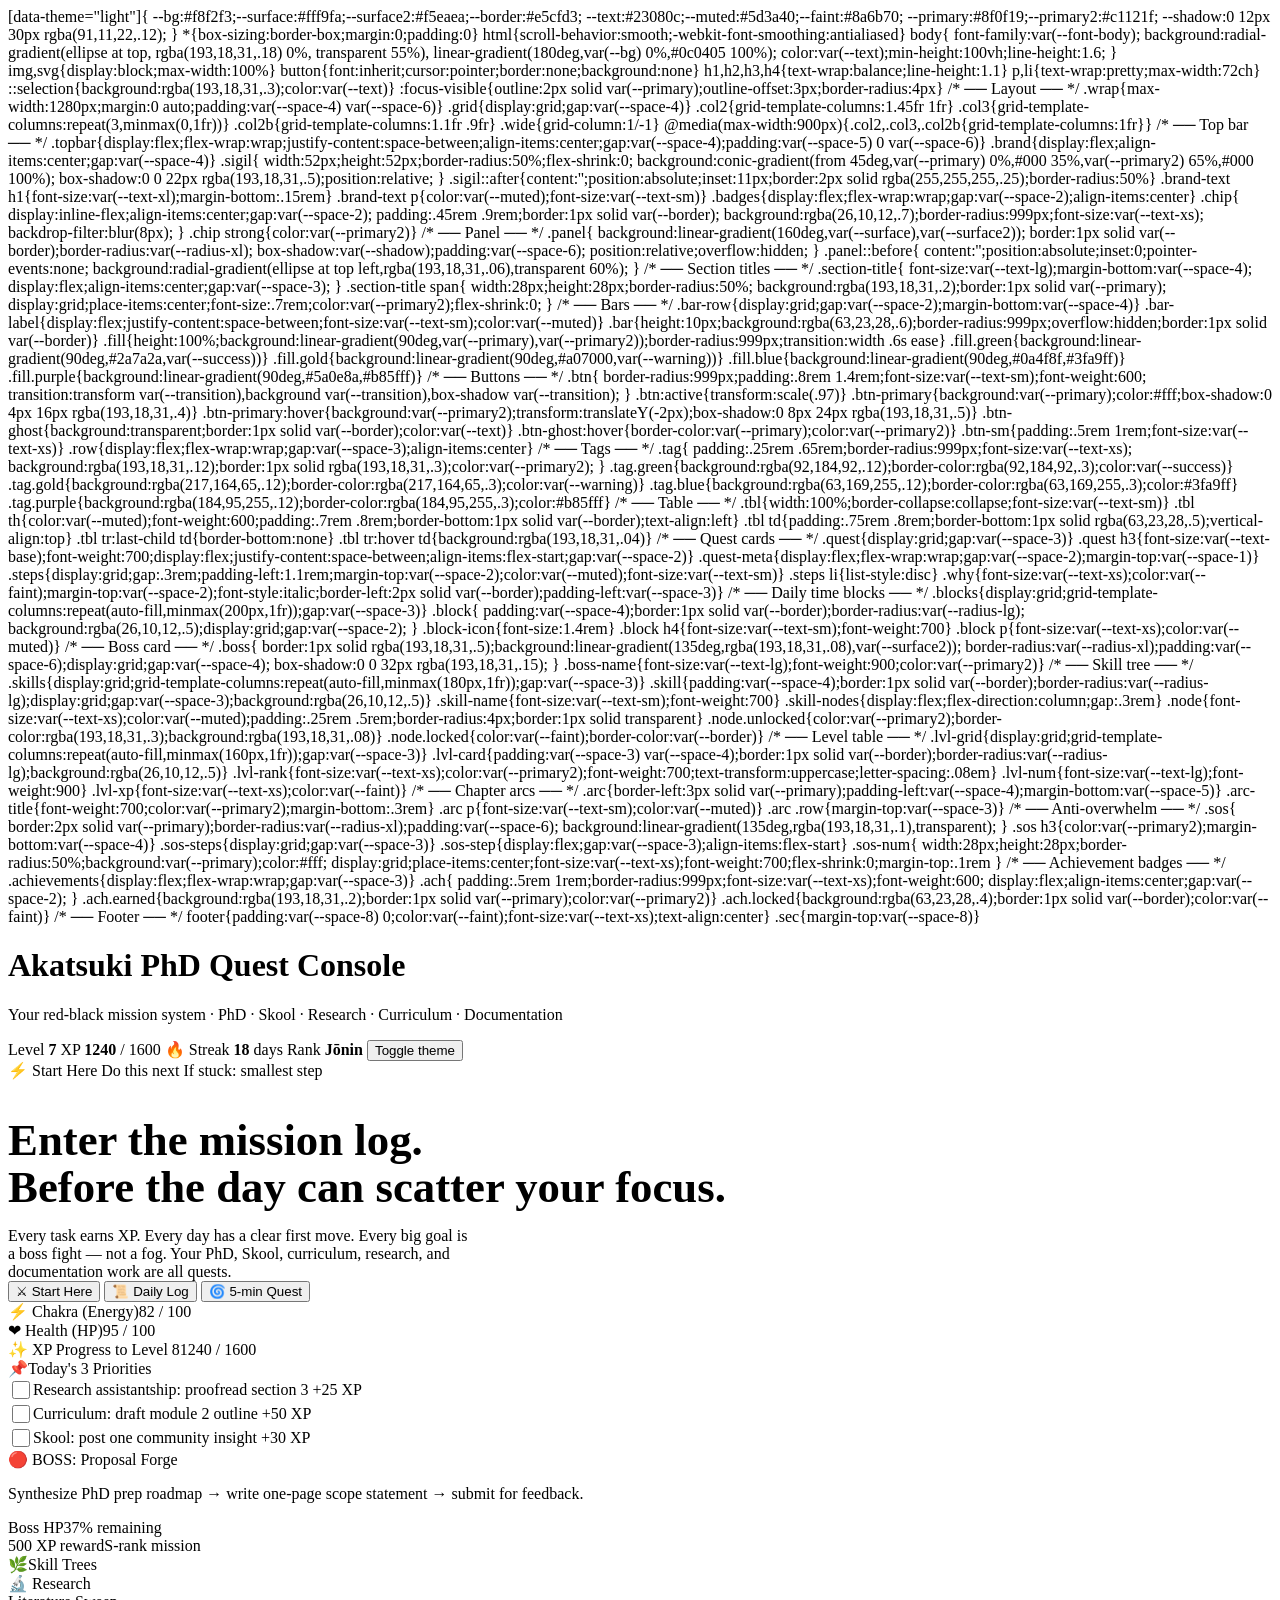
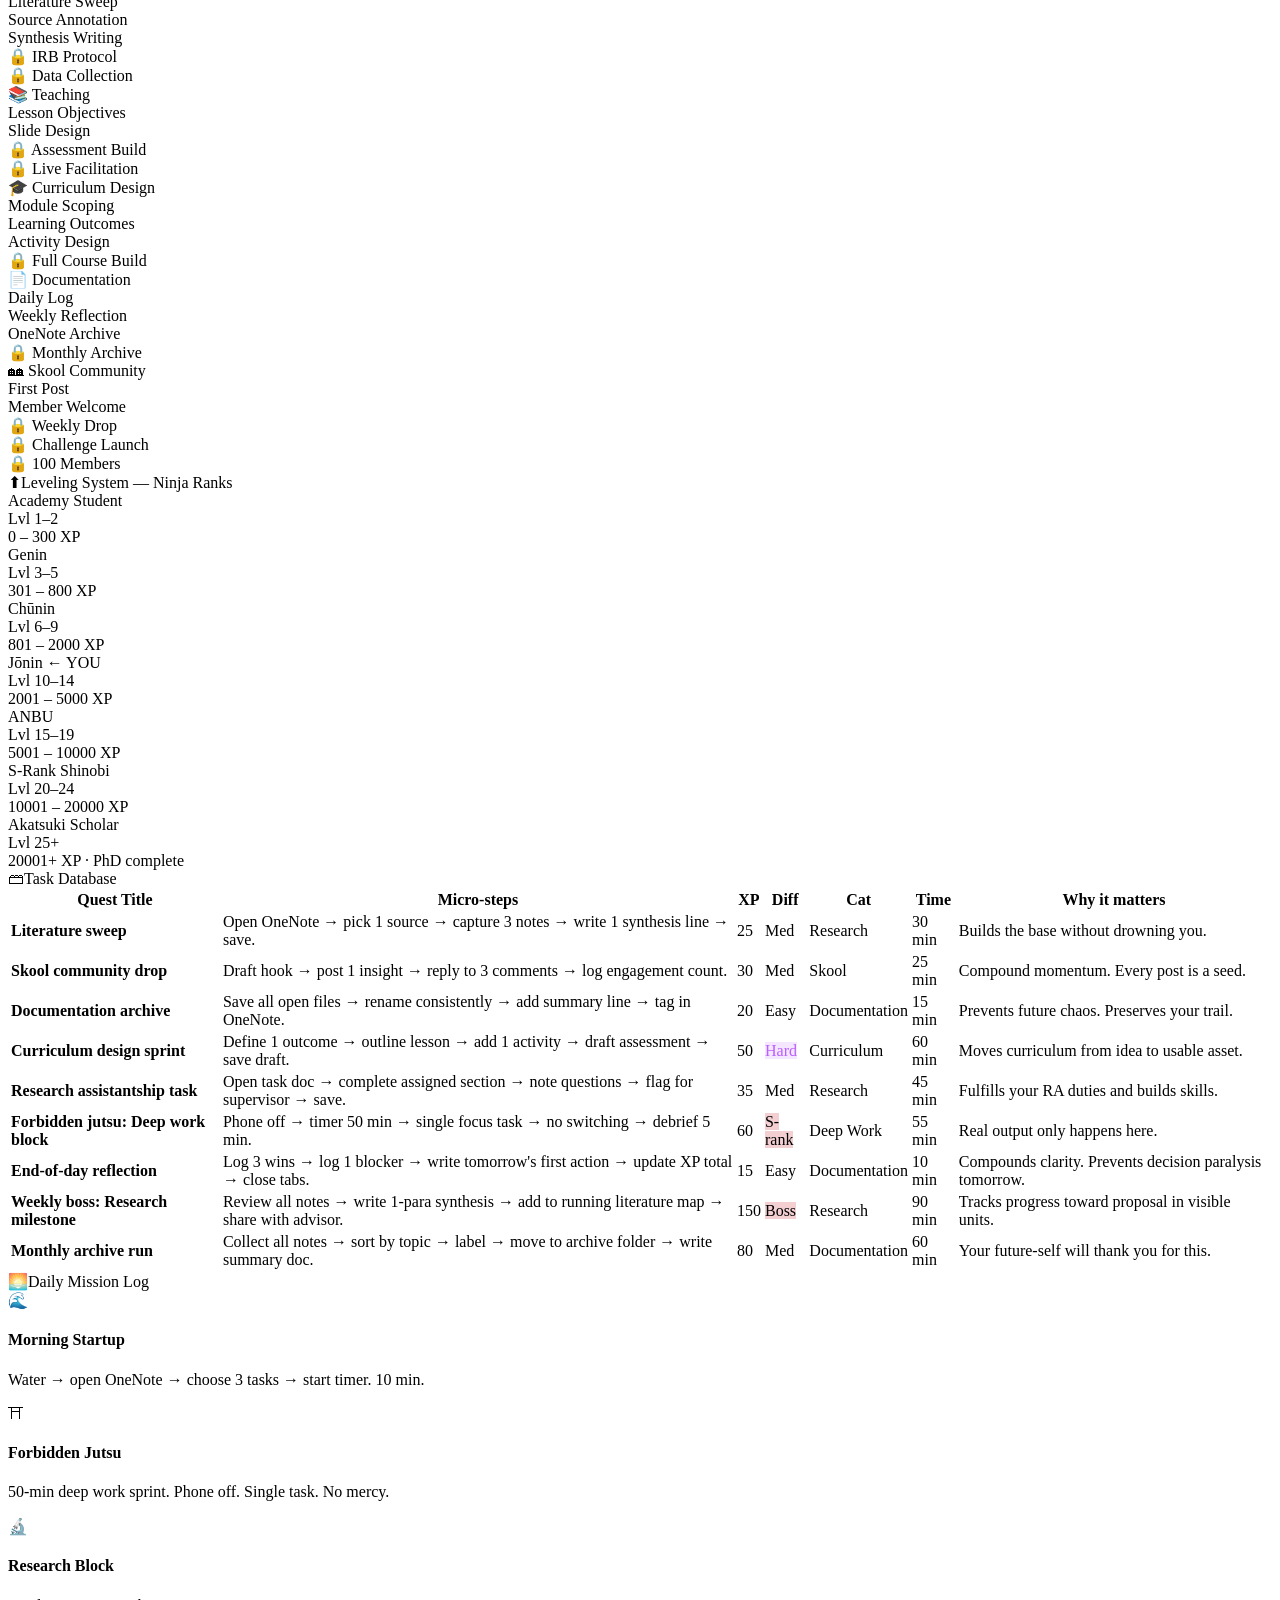
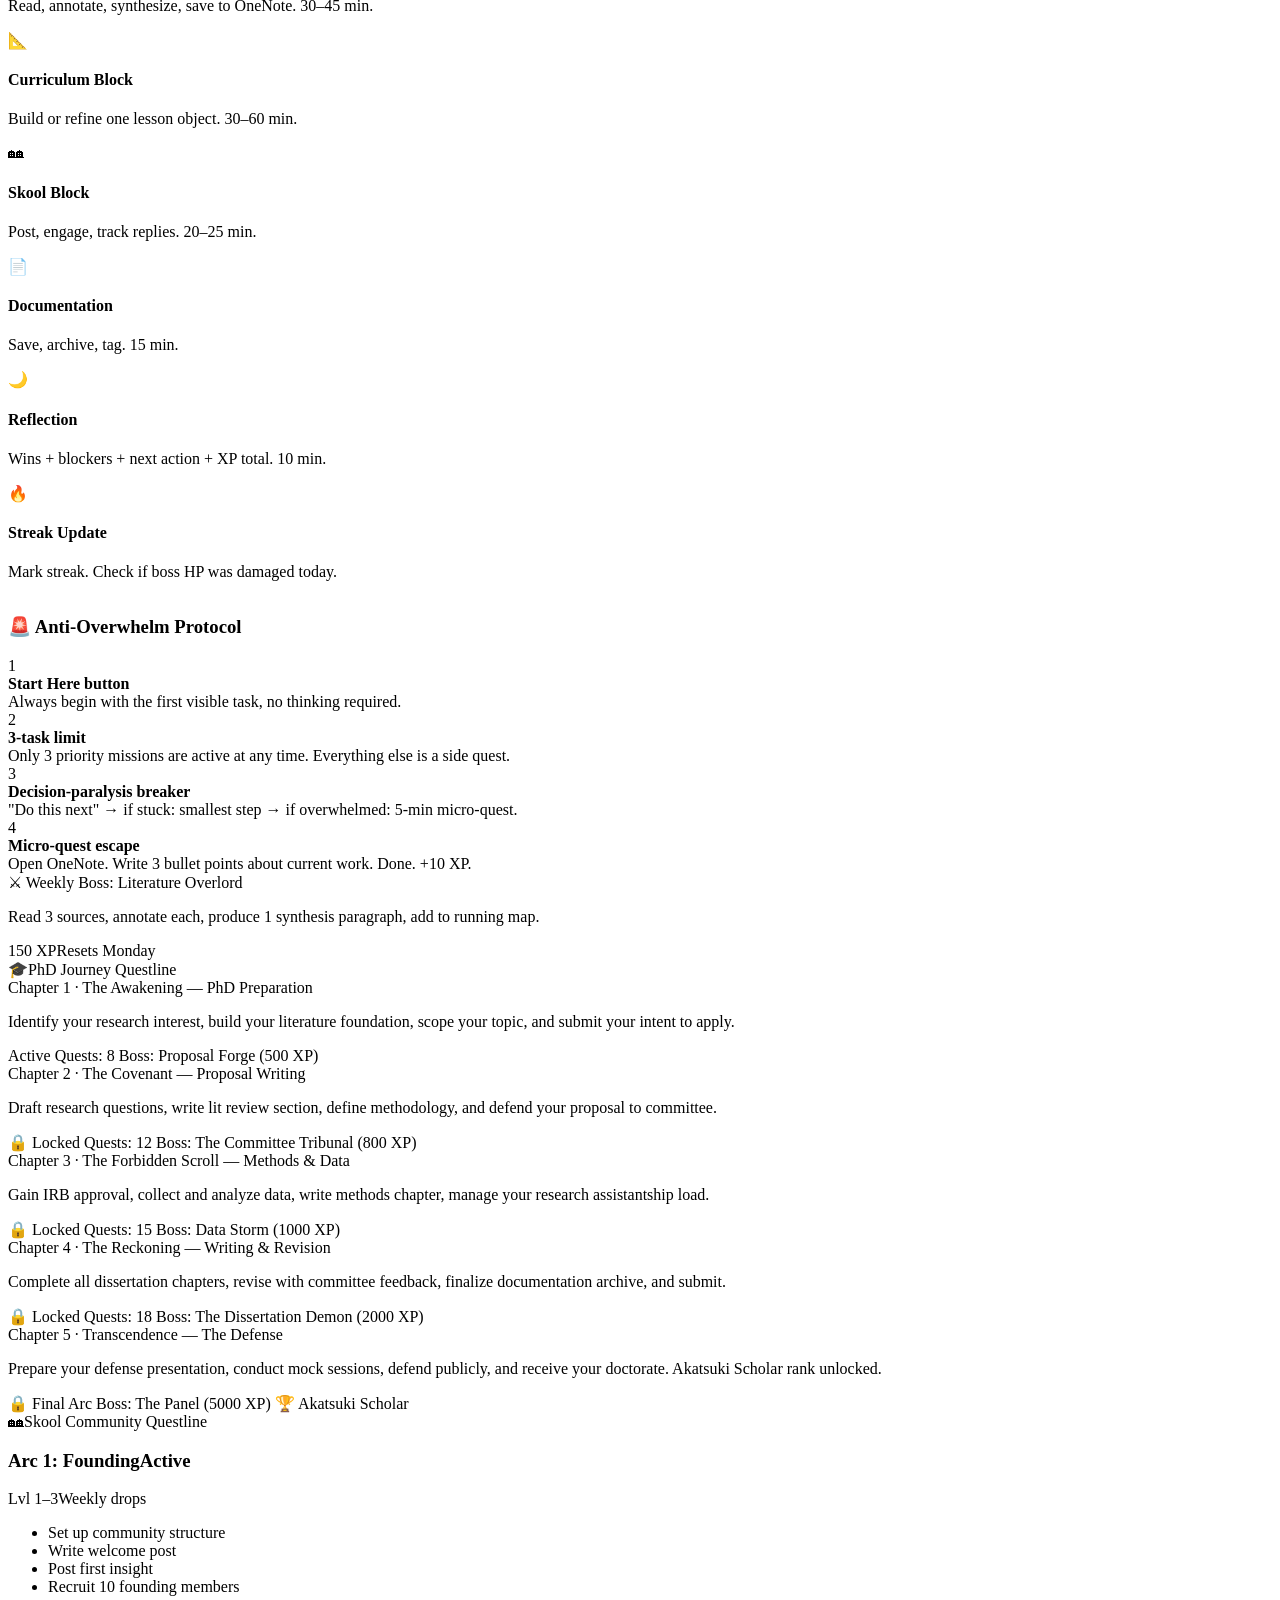
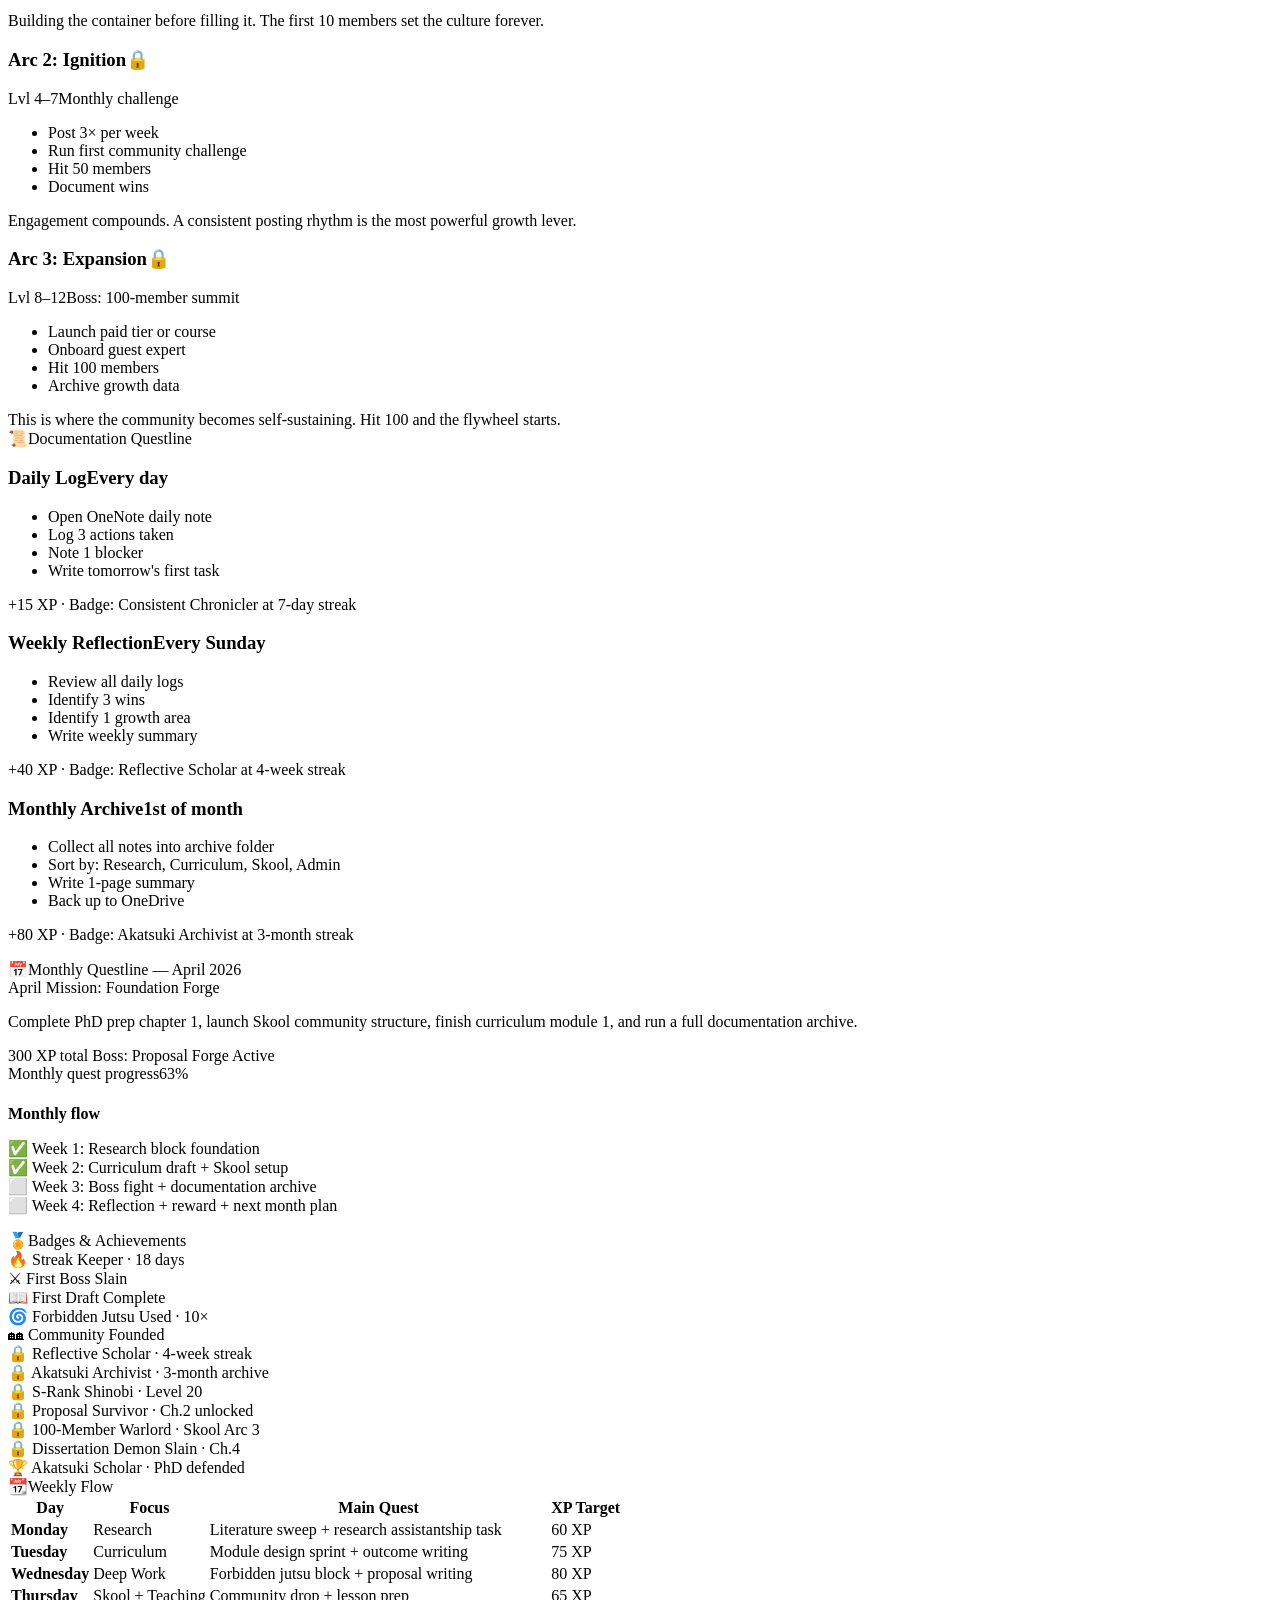
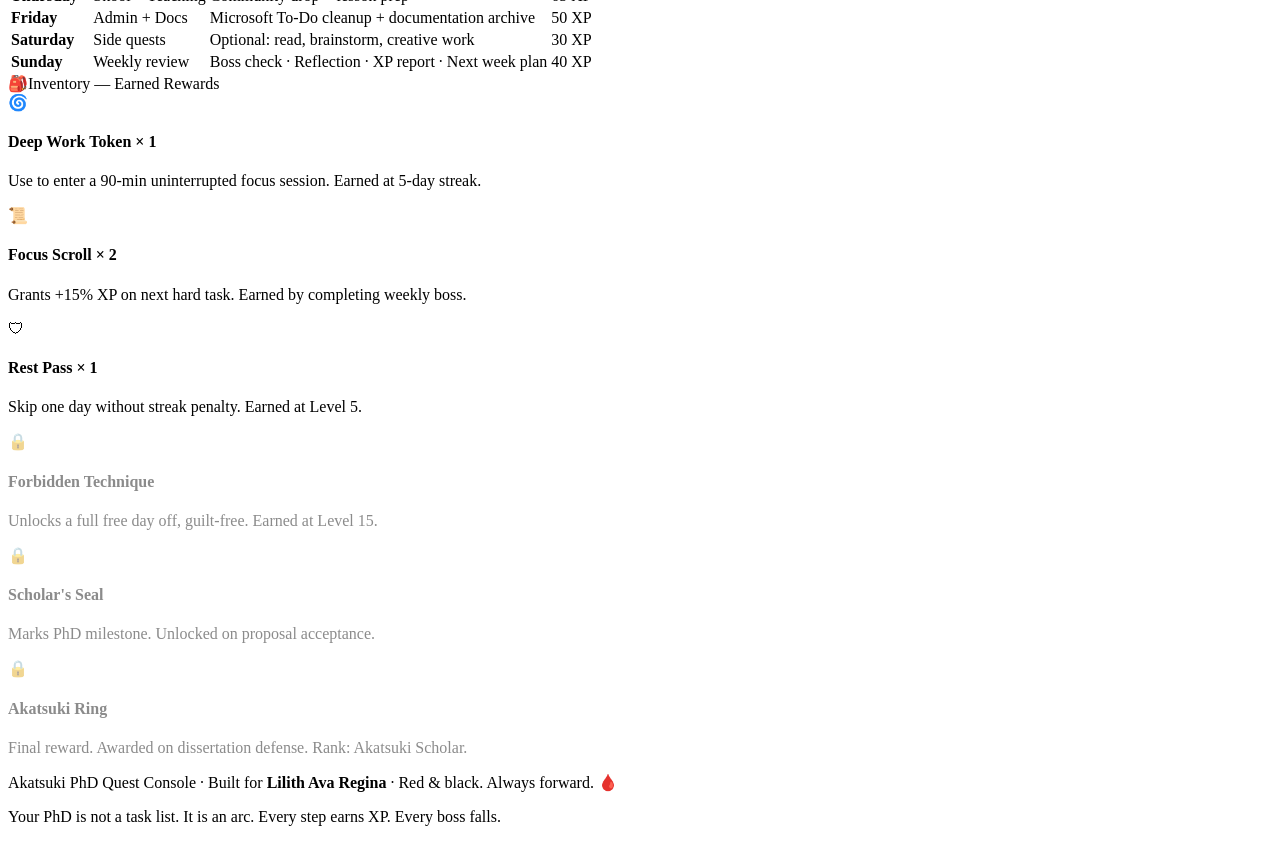
==== commit 1611ac34: "Update index-old.html" ====
--- a/index-old.html
+++ b/index-old.html
@@ -5,25 +5,6 @@
 <meta name="viewport" content="width=device-width, initial-scale=1" />
 <title>Akatsuki PhD Quest Console</title>
 <link href="https://api.fontshare.com/v2/css?f[]=satoshi@300,400,500,700,900&display=swap" rel="stylesheet">
-<style>
-:root{
-  --text-xs:clamp(.75rem,.7rem + .25vw,.875rem);
-  --text-sm:clamp(.875rem,.8rem + .35vw,1rem);
-  --text-base:clamp(1rem,.95rem + .25vw,1.125rem);
-  --text-lg:clamp(1.125rem,1rem + .75vw,1.5rem);
-  --text-xl:clamp(1.5rem,1.2rem + 1.25vw,2.25rem);
-  --space-1:.25rem;--space-2:.5rem;--space-3:.75rem;--space-4:1rem;
-  --space-5:1.25rem;--space-6:1.5rem;--space-8:2rem;--space-10:2.5rem;
-  --space-12:3rem;--space-16:4rem;
-  --radius-md:.5rem;--radius-lg:.75rem;--radius-xl:1rem;
-  --transition:180ms cubic-bezier(.16,1,.3,1);
-  --bg:#120607;--surface:#1a0a0c;--surface2:#211013;--border:#3f171c;
-  --text:#f1e7e8;--muted:#c8adb0;--faint:#8f6f74;
-  --primary:#c1121f;--primary2:#ff4d5e;
-  --success:#5cb85c;--warning:#d9a441;
-  --shadow:0 12px 32px rgba(0,0,0,.45);
-  --font-body:'Satoshi',Inter,sans-serif;
-}
 [data-theme="light"]{
   --bg:#f8f2f3;--surface:#fff9fa;--surface2:#f5eaea;--border:#e5cfd3;
   --text:#23080c;--muted:#5d3a40;--faint:#8a6b70;
